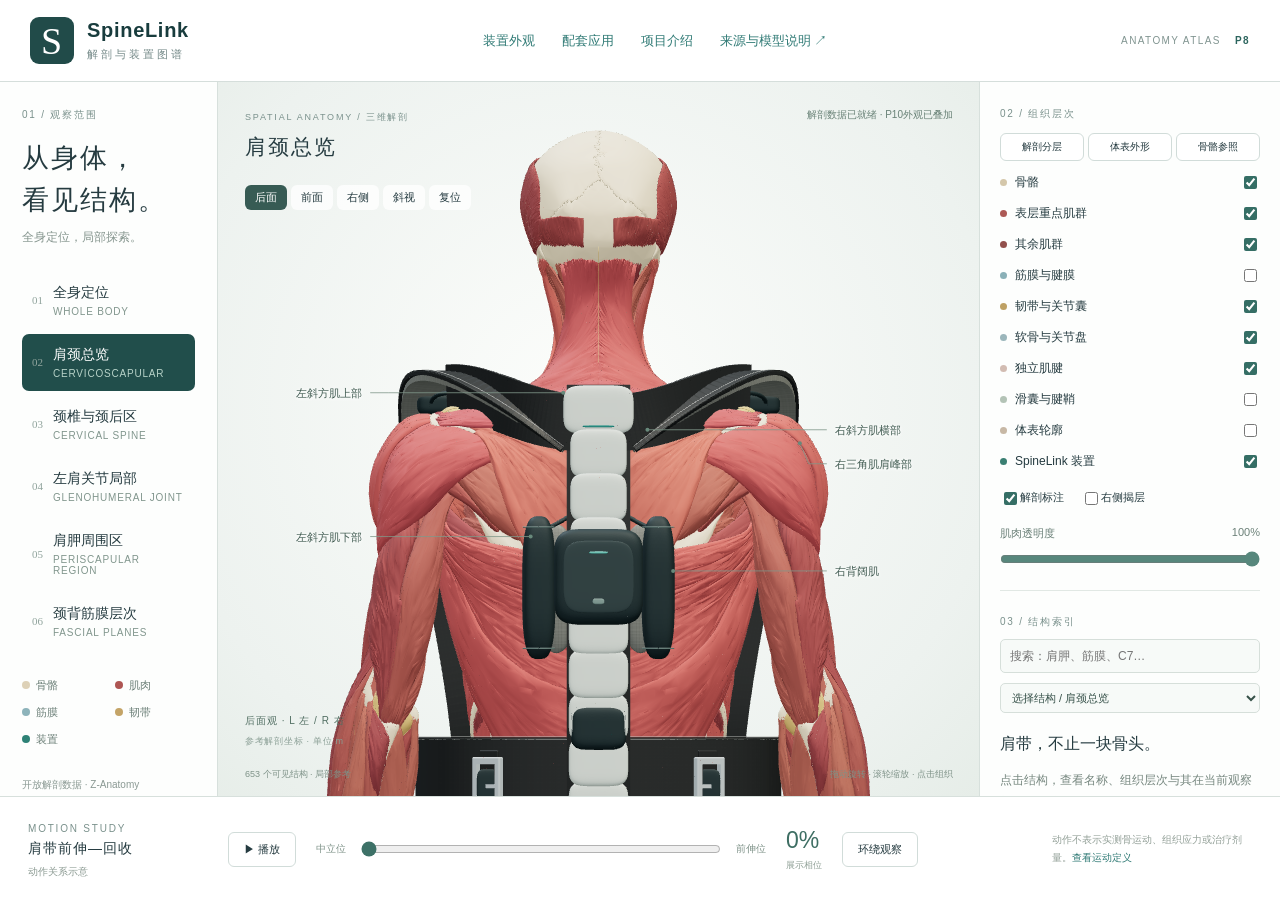
==== site/anatomy/index.html @ 51c99892 "[skip ci] Publish curated SpineLink exterior anatomy and activity demos" ====
<!doctype html>
<html lang="zh-CN">
<head><meta charset="utf-8"><meta name="viewport" content="width=device-width,initial-scale=1"><meta name="theme-color" content="#152f34"><link rel="icon" href="data:image/svg+xml,%3Csvg xmlns=%27http://www.w3.org/2000/svg%27/%3E"><title>SpineLink · 解剖与装置图谱</title><link rel="stylesheet" href="atlas.css"><script type="importmap">{"imports":{"three":"../vendor/three.module.js"}}</script></head>
<body>
<header class="top"><a class="brand" href="../mobile/index.html"><b>S<span>·</span></b><div>SpineLink<small>解剖与装置图谱</small></div></a><nav><a href="../index.html#exterior" target="_top">装置外观</a><a href="../mobile/index.html">配套应用</a><a href="../index.html#about" target="_top">项目介绍</a><a href="来源与模型说明.html">来源与模型说明 ↗</a></nav><span class="edition">ANATOMY ATLAS <b>P8</b></span></header>
<main class="workspace">
<aside class="regions"><div class="section-label">01 / 观察范围</div><h1>从身体，<br>看见结构。</h1><p class="quiet intro">全身定位，局部探索。</p><div id="regions"></div><div class="mini-legend"><span><i style="background:#ddd1b7"></i>骨骼</span><span><i style="background:#ae5653"></i>肌肉</span><span><i style="background:#8db3ba"></i>筋膜</span><span><i style="background:#c4a467"></i>韧带</span><span><i style="background:#2e8276"></i>装置</span></div><div class="source-note">开放解剖数据 · Z-Anatomy<br>CC BY-SA 4.0<br><a href="来源与模型说明.html">查看署名与改编记录</a></div></aside>
<section id="stage"><div class="stage-heading"><div><span class="section-label">SPATIAL ANATOMY / 三维解剖</span><h2 id="viewTitle">肩颈总览</h2></div><span id="loadState" role="status">正在准备解剖图谱…</span></div><div id="canvasHost"></div><div id="labels" aria-hidden="true"></div><div class="camera-tools" aria-label="视角"><button data-view="back" class="active">后面</button><button data-view="front">前面</button><button data-view="right">右侧</button><button data-view="oblique">斜视</button><button id="reset">复位</button></div><div class="orientation"><span id="orientationText">后面观 · R 右 / L 左</span><small>参考解剖坐标 · 单位 m</small></div><div class="stage-footer"><span id="meshCount">载入中</span><span>拖动旋转 · 滚轮缩放 · 点击组织</span></div><div id="error" role="alert" hidden></div></section>
<aside class="inspector"><div class="section-label">02 / 组织层次</div><div class="display-modes"><button data-mode="anatomy">解剖分层</button><button data-mode="surface">体表外形</button><button data-mode="skeleton">骨骼参照</button></div><div id="layers"></div><div class="inline-options"><label><input id="labelsOn" type="checkbox" checked>解剖标注</label><label><input id="compare" type="checkbox">右侧揭层</label></div><label class="range-label">肌肉透明度 <b id="opacityValue">100%</b><input id="opacity" type="range" min="15" max="100" value="100"></label><hr><div class="section-label">03 / 结构索引</div><input id="search" type="search" placeholder="搜索：肩胛、筋膜、C7…" aria-label="搜索解剖结构"><select id="structure" aria-label="选择解剖结构"><option value="">选择结构</option></select><div id="selection" class="selection"><h3>肩带，不止一块骨头。</h3><p>点击结构，查看名称、组织层次与其在当前观察部位中的关系。</p></div><div class="actions"><button id="focus">聚焦所选</button><button id="isolate">单独查看</button><button id="restore">恢复组织</button></div><hr><div id="regionInfo"></div><details><summary>装置位置与配准</summary><p>叠加P10锁定外观的80个曲面。以双侧锁骨上缘与肩带节点高度为参考进行名义位置调整；两套模型并非同一受试者测得，未做个体配准或接触验证。</p><label class="range-label">前后微调 / mm <input id="deviceY" type="range" min="-40" max="80" value="0"></label><label class="range-label">上下微调 / mm <input id="deviceZ" type="range" min="-60" max="60" value="0"></label><label class="range-label">整机比例 / % <input id="deviceScale" type="range" min="85" max="115" value="100"></label></details><button id="exportImage" class="export">保存当前示意图 PNG ↗</button></aside>
<section class="motion"><div class="motion-title"><span class="section-label">MOTION STUDY</span><strong>肩带前伸—回收</strong><small>动作关系示意</small></div><button id="play" aria-label="播放肩带动作">▶ 播放</button><label class="phase-label">中立位<input id="phase" type="range" min="0" max="100" value="0" aria-label="肩带动作相位">前伸位</label><div class="motion-readout"><b id="phaseValue">0%</b><small>展示相位</small></div><button id="turntable">环绕观察</button><p>动作不表示实测骨运动、组织应力或治疗剂量。<a href="来源与模型说明.html#motion">查看运动定义</a></p></section>
</main><script type="module" src="atlas.js"></script></body></html>
---- site/anatomy/atlas.css ----
@charset "utf-8";
:root{font-family:"Microsoft YaHei","PingFang SC",sans-serif;color:#253b40;background:#e9eeed;font-size:14px;font-synthesis:none}*{box-sizing:border-box}body{margin:0}a{color:#317b76;text-decoration:none}a:hover{text-decoration:underline}button,input,select{font:inherit}button{cursor:pointer;background:#fff;border:1px solid #d1dcd9;border-radius:6px;padding:8px 12px;color:inherit}button:hover{border-color:#6c9991;background:#edf5f1}button.active,button[aria-pressed=true]{background:#214e4b;color:#fff;border-color:#214e4b}button:disabled{opacity:.45;cursor:default}button:focus-visible,a:focus-visible,input:focus-visible,select:focus-visible{outline:3px solid #ce9b54;outline-offset:3px}.top{height:82px;padding:0 30px;background:#fff;display:flex;align-items:center;justify-content:space-between;border-bottom:1px solid #d5dedb;gap:20px}.brand{display:flex;gap:13px;align-items:center;color:#183c3d;font-size:20px;font-weight:600;letter-spacing:.7px}.brand>b{display:grid;place-items:center;background:#214b49;color:#fff;font:38px Georgia;border-radius:9px;width:44px;height:47px}.brand>b span{display:none}.brand small{display:block;font-size:11px;font-weight:400;letter-spacing:3px;color:#738887;margin-top:5px}.top nav{display:flex;gap:27px;font-size:13px}.edition{letter-spacing:1.4px;font-size:10px;color:#819591}.edition b{color:#2c655e;padding-left:10px}.workspace{display:grid;grid-template-columns:217px minmax(350px,1fr) 300px;grid-template-rows:minmax(540px,calc(100vh - 186px)) 104px;gap:1px;background:#d7e0dc}.regions,.inspector{background:#fdfefd;padding:25px 22px;overflow:auto}.section-label{font:10px/1.5 "Microsoft YaHei",sans-serif;letter-spacing:1.8px;color:#7a918c;text-transform:uppercase}.regions h1{font-size:27px;line-height:1.55;letter-spacing:2px;font-weight:500;margin:16px 0 7px}.quiet{color:#85958e}.intro{font-size:12px;margin:0 0 26px}.region-button{border:0;border-radius:7px;text-align:left;display:flex;gap:10px;align-items:center;width:100%;padding:12px 10px;margin:5px 0;background:transparent}.region-button span{font:11px Georgia;color:#91a49d}.region-button b{font-weight:500;display:block}.region-button small{display:block;font-size:10px;letter-spacing:.8px;color:#81968d;margin-top:4px}.region-button.active small{color:#b7d2c8}.mini-legend{display:grid;grid-template-columns:1fr 1fr;gap:12px;font-size:11px;margin:28px 0;color:#6b7f77}.mini-legend i{display:inline-block;width:8px;height:8px;border-radius:50%;margin-right:6px}.source-note{font-size:10px;line-height:1.9;color:#8a9993}.source-note a{color:#6d8981}.inspector{padding:24px 20px;scrollbar-width:thin}.layer-row{display:flex;align-items:center;justify-content:space-between;margin-top:12px;font-size:12px}.layer-row input{accent-color:#356e65}.layer-row span{display:flex;align-items:center;gap:8px}.layer-row i{height:7px;width:7px;border-radius:50%}.layer-row small{font-size:10px;color:#8d9d96}.inline-options{display:flex;gap:17px;font-size:11px;margin:18px 0}.inline-options input{vertical-align:middle;accent-color:#356e65}.range-label{display:block;font-size:11px;color:#6b8078;margin:12px 0}.range-label b{float:right;font-weight:400}.range-label input{display:block;width:100%;accent-color:#57877c;margin:10px 0}hr{border:0;border-top:1px solid #e1e8e4;margin:23px 0}#search,#structure{width:100%;border:1px solid #d6dfda;border-radius:5px;background:#f7faf8;font-size:12px;padding:9px;margin:10px 0 0;color:#365149}#structure{padding:7px;font-size:11px}.selection h3,#regionInfo h3{font-size:16px;font-weight:500;line-height:1.6;margin:18px 0 5px}.selection p,#regionInfo p,details p{font-size:12px;line-height:1.9;color:#76877f}.selection .latin{font:italic 12px/1.5 Georgia;color:#8b9790;overflow-wrap:anywhere}.selection .badge{display:inline-block;border:1px solid #dbe3de;padding:3px 7px;font-size:10px;color:#6d8880;margin-top:8px}.actions{display:flex;flex-wrap:wrap;gap:6px}.actions button{font-size:11px;padding:6px 9px}details{font-size:11px;color:#627970;margin:20px 0;line-height:1.8}summary{cursor:pointer}.export{width:100%;background:#edf4ef;border:0;color:#426d60;font-size:11px}#stage{position:relative;background:radial-gradient(ellipse at 48% 45%,#fcfdfb 0,#edf2ef 75%,#e6ede8 100%);overflow:hidden;min-height:0}#canvasHost{position:absolute;inset:0}canvas{display:block;touch-action:none;width:100%;height:100%}.stage-heading{position:absolute;top:25px;left:27px;right:26px;display:flex;justify-content:space-between;align-items:start;pointer-events:none;z-index:2}.stage-heading h2{font-size:21px;font-weight:400;letter-spacing:2px;margin:8px 0}.stage-heading .section-label{font-size:9px}.stage-heading #loadState{font-size:10px;color:#698277;text-align:right;max-width:190px;line-height:1.6}.camera-tools{position:absolute;top:103px;left:27px;display:flex;gap:4px;z-index:3}.camera-tools button{padding:5px 10px;font-size:11px;border:0;background:#ffffffbd}.camera-tools button.active{background:#375b54;color:#fff}.orientation{position:absolute;bottom:48px;left:27px;pointer-events:none;font-size:10px;color:#526f63;letter-spacing:1px}.orientation small{display:block;margin-top:7px;color:#8ca097;font-size:9px;letter-spacing:.7px}.stage-footer{position:absolute;bottom:15px;left:27px;right:26px;display:flex;justify-content:space-between;font-size:9px;color:#7e9288;gap:12px;pointer-events:none}#labels{position:absolute;inset:0;pointer-events:none;z-index:1}.anatomy-label{position:absolute;display:flex;align-items:center;gap:8px;font-size:11px;color:#405b51;white-space:nowrap;transform:translateY(-50%);text-shadow:0 1px 3px #fff,0 0 5px #fff}.anatomy-label i{width:37px;height:1px;background:#98aba2;position:relative}.anatomy-label i:before{content:"";width:4px;height:4px;position:absolute;left:-2px;top:-1.5px;border-radius:50%;background:#68897b}.anatomy-label.left{flex-direction:row-reverse;transform:translate(-100%,-50%)}.anatomy-label.left i:before{left:auto;right:-2px}.anatomy-label small{font-size:9px;color:#899b91;display:block;margin-top:3px;letter-spacing:.3px}.motion{grid-column:1/-1;background:#fff;display:flex;align-items:center;gap:20px;padding:18px 28px}.motion-title{min-width:180px}.motion-title strong{font-size:14px;font-weight:500;display:block;letter-spacing:1px;margin:4px 0}.motion-title small{font-size:10px;color:#8c9b93}.motion button{font-size:11px;padding:9px 15px}.phase-label{display:flex;align-items:center;gap:13px;font-size:10px;color:#7e9288;flex:1;min-width:180px;max-width:450px;white-space:nowrap}.phase-label input{width:100%;accent-color:#3d7167}.motion-readout b{font-size:23px;font-weight:400;color:#3e6e63;font-variant-numeric:tabular-nums}.motion-readout small{display:block;color:#8d9e94;font-size:9px;white-space:nowrap;margin-top:5px}.motion p{font-size:10px;line-height:1.8;color:#93a098;width:200px;margin-left:auto}#error{position:absolute;inset:35%;font-size:14px;background:white;padding:25px;z-index:4}body.capture .top,body.capture .regions,body.capture .inspector,body.capture .motion,body.capture .camera-tools{display:none}body.capture .workspace{display:block;height:100vh}body.capture #stage{width:100%;height:100vh}
@media(min-width:1650px){.workspace{grid-template-columns:250px minmax(600px,1fr) 330px}.regions,.inspector{padding:30px}.motion{gap:30px}}@media(max-width:1100px){.workspace{grid-template-columns:175px minmax(300px,1fr) 265px}.regions{padding:22px 15px}.regions h1{font-size:23px}.inspector{padding:22px 16px}.top{padding:0 20px}.motion{gap:12px;padding:18px}.motion-title{min-width:150px}.motion p{display:none}.stage-heading{left:20px;right:20px}.camera-tools{left:20px}.stage-heading #loadState{max-width:120px}}@media(max-width:800px){.top{height:auto;min-height:75px;padding:15px 18px;gap:14px;flex-wrap:wrap}.brand{font-size:18px}.brand>b{height:38px;width:36px;font-size:29px}.top nav{font-size:11px;gap:15px}.edition{display:none}.workspace{display:flex;flex-direction:column;background:#eff3ef}.regions{padding:16px 14px;order:0;overflow:visible}.regions h1,.regions .intro,.mini-legend,.source-note,.regions>.section-label{display:none}#regions{display:flex;gap:5px;overflow:auto}.region-button{flex-shrink:0;width:auto;margin:0;padding:9px}.region-button>span,.region-button small{display:none}.region-button b{font-size:12px}#stage{order:1;height:65vh;min-height:490px;width:100%}.motion{order:2;flex-wrap:wrap;padding:16px;gap:15px}.motion-title{width:100%;min-width:0;display:flex;align-items:center;gap:12px}.motion-title .section-label{display:none}.motion-title strong{font-size:13px}.phase-label{min-width:130px;flex:1}.motion-readout{display:none}.motion button{padding:8px 10px}.inspector{order:3;overflow:visible;display:block;padding:22px}#layers{display:grid;grid-template-columns:1fr 1fr;gap:0 25px}.stage-heading{top:20px}.stage-heading h2{font-size:18px}.camera-tools{top:89px}.anatomy-label{font-size:10px}.anatomy-label small{display:none}.anatomy-label i{width:20px}.stage-footer{font-size:9px;left:16px;right:16px}.orientation{left:16px}.stage-heading #loadState{font-size:9px;max-width:125px}}

.display-modes{display:flex;gap:4px;margin-top:12px}.display-modes button{font-size:10px;padding:6px 7px;flex:1;white-space:nowrap}.anatomy-label>i{display:none}.anatomy-label small{display:none}.anatomy-label{max-width:190px;font-size:11px}.anatomy-label.left{padding-right:8px}.anatomy-label:not(.left){padding-left:8px}@media(max-width:800px){.anatomy-label{font-size:9px;max-width:115px}.display-modes{max-width:350px}}

.anatomy-label>span{white-space:normal}.anatomy-label.left{text-align:right}@media(max-width:800px){.anatomy-label{max-width:95px;line-height:1.4}}
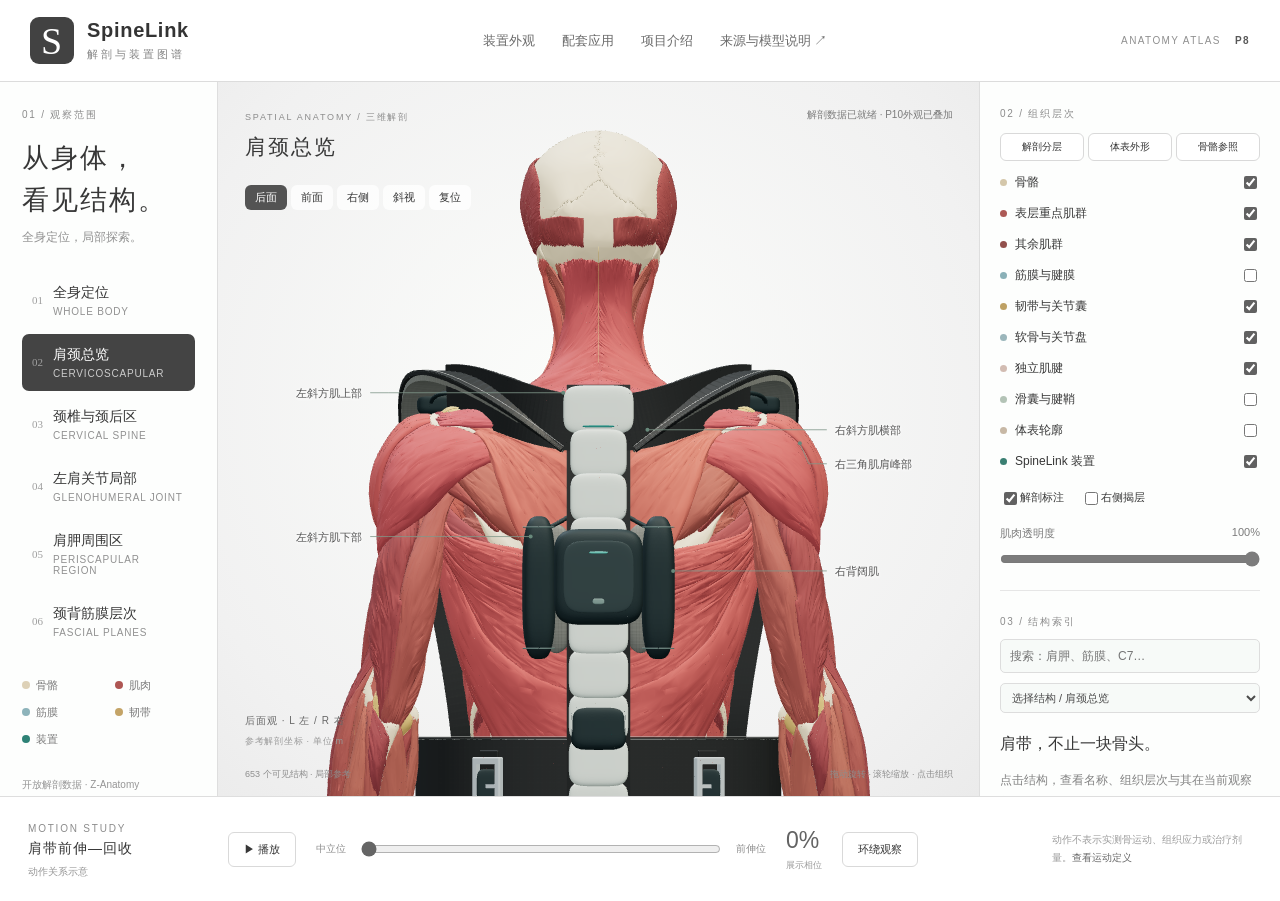
==== commit 604822ef: "Version public assets so the monochrome update bypasses old browser caches" ====
--- a/site/anatomy/index.html
+++ b/site/anatomy/index.html
@@ -1,6 +1,6 @@
 <!doctype html>
 <html lang="zh-CN">
-<head><meta charset="utf-8"><meta name="viewport" content="width=device-width,initial-scale=1"><meta name="theme-color" content="#152f34"><link rel="icon" href="data:image/svg+xml,%3Csvg xmlns=%27http://www.w3.org/2000/svg%27/%3E"><title>SpineLink · 解剖与装置图谱</title><link rel="stylesheet" href="atlas.css"><script type="importmap">{"imports":{"three":"../vendor/three.module.js"}}</script></head>
+<head><meta charset="utf-8"><meta name="viewport" content="width=device-width,initial-scale=1"><meta name="theme-color" content="#152f34"><link rel="icon" href="data:image/svg+xml,%3Csvg xmlns=%27http://www.w3.org/2000/svg%27/%3E"><title>SpineLink · 解剖与装置图谱</title><link rel="stylesheet" href="atlas.css?v=20261109.2"><script type="importmap">{"imports":{"three":"../vendor/three.module.js"}}</script></head>
 <body>
 <header class="top"><a class="brand" href="../mobile/index.html"><b>S<span>·</span></b><div>SpineLink<small>解剖与装置图谱</small></div></a><nav><a href="../index.html#exterior" target="_top">装置外观</a><a href="../mobile/index.html">配套应用</a><a href="../index.html#about" target="_top">项目介绍</a><a href="来源与模型说明.html">来源与模型说明 ↗</a></nav><span class="edition">ANATOMY ATLAS <b>P8</b></span></header>
 <main class="workspace">
@@ -8,5 +8,5 @@
 <section id="stage"><div class="stage-heading"><div><span class="section-label">SPATIAL ANATOMY / 三维解剖</span><h2 id="viewTitle">肩颈总览</h2></div><span id="loadState" role="status">正在准备解剖图谱…</span></div><div id="canvasHost"></div><div id="labels" aria-hidden="true"></div><div class="camera-tools" aria-label="视角"><button data-view="back" class="active">后面</button><button data-view="front">前面</button><button data-view="right">右侧</button><button data-view="oblique">斜视</button><button id="reset">复位</button></div><div class="orientation"><span id="orientationText">后面观 · R 右 / L 左</span><small>参考解剖坐标 · 单位 m</small></div><div class="stage-footer"><span id="meshCount">载入中</span><span>拖动旋转 · 滚轮缩放 · 点击组织</span></div><div id="error" role="alert" hidden></div></section>
 <aside class="inspector"><div class="section-label">02 / 组织层次</div><div class="display-modes"><button data-mode="anatomy">解剖分层</button><button data-mode="surface">体表外形</button><button data-mode="skeleton">骨骼参照</button></div><div id="layers"></div><div class="inline-options"><label><input id="labelsOn" type="checkbox" checked>解剖标注</label><label><input id="compare" type="checkbox">右侧揭层</label></div><label class="range-label">肌肉透明度 <b id="opacityValue">100%</b><input id="opacity" type="range" min="15" max="100" value="100"></label><hr><div class="section-label">03 / 结构索引</div><input id="search" type="search" placeholder="搜索：肩胛、筋膜、C7…" aria-label="搜索解剖结构"><select id="structure" aria-label="选择解剖结构"><option value="">选择结构</option></select><div id="selection" class="selection"><h3>肩带，不止一块骨头。</h3><p>点击结构，查看名称、组织层次与其在当前观察部位中的关系。</p></div><div class="actions"><button id="focus">聚焦所选</button><button id="isolate">单独查看</button><button id="restore">恢复组织</button></div><hr><div id="regionInfo"></div><details><summary>装置位置与配准</summary><p>叠加P10锁定外观的80个曲面。以双侧锁骨上缘与肩带节点高度为参考进行名义位置调整；两套模型并非同一受试者测得，未做个体配准或接触验证。</p><label class="range-label">前后微调 / mm <input id="deviceY" type="range" min="-40" max="80" value="0"></label><label class="range-label">上下微调 / mm <input id="deviceZ" type="range" min="-60" max="60" value="0"></label><label class="range-label">整机比例 / % <input id="deviceScale" type="range" min="85" max="115" value="100"></label></details><button id="exportImage" class="export">保存当前示意图 PNG ↗</button></aside>
 <section class="motion"><div class="motion-title"><span class="section-label">MOTION STUDY</span><strong>肩带前伸—回收</strong><small>动作关系示意</small></div><button id="play" aria-label="播放肩带动作">▶ 播放</button><label class="phase-label">中立位<input id="phase" type="range" min="0" max="100" value="0" aria-label="肩带动作相位">前伸位</label><div class="motion-readout"><b id="phaseValue">0%</b><small>展示相位</small></div><button id="turntable">环绕观察</button><p>动作不表示实测骨运动、组织应力或治疗剂量。<a href="来源与模型说明.html#motion">查看运动定义</a></p></section>
-</main><script type="module" src="atlas.js"></script></body></html>
+</main><script type="module" src="atlas.js?v=20261109.2"></script></body></html>
 
--- a/site/anatomy/atlas.css
+++ b/site/anatomy/atlas.css
@@ -1,6 +1,6 @@
 @charset "utf-8";
-:root{font-family:"Microsoft YaHei","PingFang SC",sans-serif;color:#253b40;background:#e9eeed;font-size:14px;font-synthesis:none}*{box-sizing:border-box}body{margin:0}a{color:#317b76;text-decoration:none}a:hover{text-decoration:underline}button,input,select{font:inherit}button{cursor:pointer;background:#fff;border:1px solid #d1dcd9;border-radius:6px;padding:8px 12px;color:inherit}button:hover{border-color:#6c9991;background:#edf5f1}button.active,button[aria-pressed=true]{background:#214e4b;color:#fff;border-color:#214e4b}button:disabled{opacity:.45;cursor:default}button:focus-visible,a:focus-visible,input:focus-visible,select:focus-visible{outline:3px solid #ce9b54;outline-offset:3px}.top{height:82px;padding:0 30px;background:#fff;display:flex;align-items:center;justify-content:space-between;border-bottom:1px solid #d5dedb;gap:20px}.brand{display:flex;gap:13px;align-items:center;color:#183c3d;font-size:20px;font-weight:600;letter-spacing:.7px}.brand>b{display:grid;place-items:center;background:#214b49;color:#fff;font:38px Georgia;border-radius:9px;width:44px;height:47px}.brand>b span{display:none}.brand small{display:block;font-size:11px;font-weight:400;letter-spacing:3px;color:#738887;margin-top:5px}.top nav{display:flex;gap:27px;font-size:13px}.edition{letter-spacing:1.4px;font-size:10px;color:#819591}.edition b{color:#2c655e;padding-left:10px}.workspace{display:grid;grid-template-columns:217px minmax(350px,1fr) 300px;grid-template-rows:minmax(540px,calc(100vh - 186px)) 104px;gap:1px;background:#d7e0dc}.regions,.inspector{background:#fdfefd;padding:25px 22px;overflow:auto}.section-label{font:10px/1.5 "Microsoft YaHei",sans-serif;letter-spacing:1.8px;color:#7a918c;text-transform:uppercase}.regions h1{font-size:27px;line-height:1.55;letter-spacing:2px;font-weight:500;margin:16px 0 7px}.quiet{color:#85958e}.intro{font-size:12px;margin:0 0 26px}.region-button{border:0;border-radius:7px;text-align:left;display:flex;gap:10px;align-items:center;width:100%;padding:12px 10px;margin:5px 0;background:transparent}.region-button span{font:11px Georgia;color:#91a49d}.region-button b{font-weight:500;display:block}.region-button small{display:block;font-size:10px;letter-spacing:.8px;color:#81968d;margin-top:4px}.region-button.active small{color:#b7d2c8}.mini-legend{display:grid;grid-template-columns:1fr 1fr;gap:12px;font-size:11px;margin:28px 0;color:#6b7f77}.mini-legend i{display:inline-block;width:8px;height:8px;border-radius:50%;margin-right:6px}.source-note{font-size:10px;line-height:1.9;color:#8a9993}.source-note a{color:#6d8981}.inspector{padding:24px 20px;scrollbar-width:thin}.layer-row{display:flex;align-items:center;justify-content:space-between;margin-top:12px;font-size:12px}.layer-row input{accent-color:#356e65}.layer-row span{display:flex;align-items:center;gap:8px}.layer-row i{height:7px;width:7px;border-radius:50%}.layer-row small{font-size:10px;color:#8d9d96}.inline-options{display:flex;gap:17px;font-size:11px;margin:18px 0}.inline-options input{vertical-align:middle;accent-color:#356e65}.range-label{display:block;font-size:11px;color:#6b8078;margin:12px 0}.range-label b{float:right;font-weight:400}.range-label input{display:block;width:100%;accent-color:#57877c;margin:10px 0}hr{border:0;border-top:1px solid #e1e8e4;margin:23px 0}#search,#structure{width:100%;border:1px solid #d6dfda;border-radius:5px;background:#f7faf8;font-size:12px;padding:9px;margin:10px 0 0;color:#365149}#structure{padding:7px;font-size:11px}.selection h3,#regionInfo h3{font-size:16px;font-weight:500;line-height:1.6;margin:18px 0 5px}.selection p,#regionInfo p,details p{font-size:12px;line-height:1.9;color:#76877f}.selection .latin{font:italic 12px/1.5 Georgia;color:#8b9790;overflow-wrap:anywhere}.selection .badge{display:inline-block;border:1px solid #dbe3de;padding:3px 7px;font-size:10px;color:#6d8880;margin-top:8px}.actions{display:flex;flex-wrap:wrap;gap:6px}.actions button{font-size:11px;padding:6px 9px}details{font-size:11px;color:#627970;margin:20px 0;line-height:1.8}summary{cursor:pointer}.export{width:100%;background:#edf4ef;border:0;color:#426d60;font-size:11px}#stage{position:relative;background:radial-gradient(ellipse at 48% 45%,#fcfdfb 0,#edf2ef 75%,#e6ede8 100%);overflow:hidden;min-height:0}#canvasHost{position:absolute;inset:0}canvas{display:block;touch-action:none;width:100%;height:100%}.stage-heading{position:absolute;top:25px;left:27px;right:26px;display:flex;justify-content:space-between;align-items:start;pointer-events:none;z-index:2}.stage-heading h2{font-size:21px;font-weight:400;letter-spacing:2px;margin:8px 0}.stage-heading .section-label{font-size:9px}.stage-heading #loadState{font-size:10px;color:#698277;text-align:right;max-width:190px;line-height:1.6}.camera-tools{position:absolute;top:103px;left:27px;display:flex;gap:4px;z-index:3}.camera-tools button{padding:5px 10px;font-size:11px;border:0;background:#ffffffbd}.camera-tools button.active{background:#375b54;color:#fff}.orientation{position:absolute;bottom:48px;left:27px;pointer-events:none;font-size:10px;color:#526f63;letter-spacing:1px}.orientation small{display:block;margin-top:7px;color:#8ca097;font-size:9px;letter-spacing:.7px}.stage-footer{position:absolute;bottom:15px;left:27px;right:26px;display:flex;justify-content:space-between;font-size:9px;color:#7e9288;gap:12px;pointer-events:none}#labels{position:absolute;inset:0;pointer-events:none;z-index:1}.anatomy-label{position:absolute;display:flex;align-items:center;gap:8px;font-size:11px;color:#405b51;white-space:nowrap;transform:translateY(-50%);text-shadow:0 1px 3px #fff,0 0 5px #fff}.anatomy-label i{width:37px;height:1px;background:#98aba2;position:relative}.anatomy-label i:before{content:"";width:4px;height:4px;position:absolute;left:-2px;top:-1.5px;border-radius:50%;background:#68897b}.anatomy-label.left{flex-direction:row-reverse;transform:translate(-100%,-50%)}.anatomy-label.left i:before{left:auto;right:-2px}.anatomy-label small{font-size:9px;color:#899b91;display:block;margin-top:3px;letter-spacing:.3px}.motion{grid-column:1/-1;background:#fff;display:flex;align-items:center;gap:20px;padding:18px 28px}.motion-title{min-width:180px}.motion-title strong{font-size:14px;font-weight:500;display:block;letter-spacing:1px;margin:4px 0}.motion-title small{font-size:10px;color:#8c9b93}.motion button{font-size:11px;padding:9px 15px}.phase-label{display:flex;align-items:center;gap:13px;font-size:10px;color:#7e9288;flex:1;min-width:180px;max-width:450px;white-space:nowrap}.phase-label input{width:100%;accent-color:#3d7167}.motion-readout b{font-size:23px;font-weight:400;color:#3e6e63;font-variant-numeric:tabular-nums}.motion-readout small{display:block;color:#8d9e94;font-size:9px;white-space:nowrap;margin-top:5px}.motion p{font-size:10px;line-height:1.8;color:#93a098;width:200px;margin-left:auto}#error{position:absolute;inset:35%;font-size:14px;background:white;padding:25px;z-index:4}body.capture .top,body.capture .regions,body.capture .inspector,body.capture .motion,body.capture .camera-tools{display:none}body.capture .workspace{display:block;height:100vh}body.capture #stage{width:100%;height:100vh}
-@media(min-width:1650px){.workspace{grid-template-columns:250px minmax(600px,1fr) 330px}.regions,.inspector{padding:30px}.motion{gap:30px}}@media(max-width:1100px){.workspace{grid-template-columns:175px minmax(300px,1fr) 265px}.regions{padding:22px 15px}.regions h1{font-size:23px}.inspector{padding:22px 16px}.top{padding:0 20px}.motion{gap:12px;padding:18px}.motion-title{min-width:150px}.motion p{display:none}.stage-heading{left:20px;right:20px}.camera-tools{left:20px}.stage-heading #loadState{max-width:120px}}@media(max-width:800px){.top{height:auto;min-height:75px;padding:15px 18px;gap:14px;flex-wrap:wrap}.brand{font-size:18px}.brand>b{height:38px;width:36px;font-size:29px}.top nav{font-size:11px;gap:15px}.edition{display:none}.workspace{display:flex;flex-direction:column;background:#eff3ef}.regions{padding:16px 14px;order:0;overflow:visible}.regions h1,.regions .intro,.mini-legend,.source-note,.regions>.section-label{display:none}#regions{display:flex;gap:5px;overflow:auto}.region-button{flex-shrink:0;width:auto;margin:0;padding:9px}.region-button>span,.region-button small{display:none}.region-button b{font-size:12px}#stage{order:1;height:65vh;min-height:490px;width:100%}.motion{order:2;flex-wrap:wrap;padding:16px;gap:15px}.motion-title{width:100%;min-width:0;display:flex;align-items:center;gap:12px}.motion-title .section-label{display:none}.motion-title strong{font-size:13px}.phase-label{min-width:130px;flex:1}.motion-readout{display:none}.motion button{padding:8px 10px}.inspector{order:3;overflow:visible;display:block;padding:22px}#layers{display:grid;grid-template-columns:1fr 1fr;gap:0 25px}.stage-heading{top:20px}.stage-heading h2{font-size:18px}.camera-tools{top:89px}.anatomy-label{font-size:10px}.anatomy-label small{display:none}.anatomy-label i{width:20px}.stage-footer{font-size:9px;left:16px;right:16px}.orientation{left:16px}.stage-heading #loadState{font-size:9px;max-width:125px}}
+:root{font-family:"Microsoft YaHei","PingFang SC",sans-serif;color:#373737;background:#ededed;font-size:14px;font-synthesis:none}*{box-sizing:border-box}body{margin:0}a{color:#6b6b6b;text-decoration:none}a:hover{text-decoration:underline}button,input,select{font:inherit}button{cursor:pointer;background:#ffffff;border:1px solid #d9d9d9;border-radius:6px;padding:8px 12px;color:inherit}button:hover{border-color:#8f8f8f;background:#f3f3f3}button.active,button[aria-pressed=true]{background:#444444;color:#ffffff;border-color:#444444}button:disabled{opacity:.45;cursor:default}button:focus-visible,a:focus-visible,input:focus-visible,select:focus-visible{outline:3px solid #a1a1a1;outline-offset:3px}.top{height:82px;padding:0 30px;background:#ffffff;display:flex;align-items:center;justify-content:space-between;border-bottom:1px solid #dcdcdc;gap:20px}.brand{display:flex;gap:13px;align-items:center;color:#343434;font-size:20px;font-weight:600;letter-spacing:.7px}.brand>b{display:grid;place-items:center;background:#424242;color:#ffffff;font:38px Georgia;border-radius:9px;width:44px;height:47px}.brand>b span{display:none}.brand small{display:block;font-size:11px;font-weight:400;letter-spacing:3px;color:#838383;margin-top:5px}.top nav{display:flex;gap:27px;font-size:13px}.edition{letter-spacing:1.4px;font-size:10px;color:#909090}.edition b{color:#585858;padding-left:10px}.workspace{display:grid;grid-template-columns:217px minmax(350px,1fr) 300px;grid-template-rows:minmax(540px,calc(100vh - 186px)) 104px;gap:1px;background:#dedede}.regions,.inspector{background:#fdfefd;padding:25px 22px;overflow:auto}.section-label{font:10px/1.5 "Microsoft YaHei",sans-serif;letter-spacing:1.8px;color:#8c8c8c;text-transform:uppercase}.regions h1{font-size:27px;line-height:1.55;letter-spacing:2px;font-weight:500;margin:16px 0 7px}.quiet{color:#919191}.intro{font-size:12px;margin:0 0 26px}.region-button{border:0;border-radius:7px;text-align:left;display:flex;gap:10px;align-items:center;width:100%;padding:12px 10px;margin:5px 0;background:transparent}.region-button span{font:11px Georgia;color:#9f9f9f}.region-button b{font-weight:500;display:block}.region-button small{display:block;font-size:10px;letter-spacing:.8px;color:#919191;margin-top:4px}.region-button.active small{color:#cccccc}.mini-legend{display:grid;grid-template-columns:1fr 1fr;gap:12px;font-size:11px;margin:28px 0;color:#7a7a7a}.mini-legend i{display:inline-block;width:8px;height:8px;border-radius:50%;margin-right:6px}.source-note{font-size:10px;line-height:1.9;color:#959595}.source-note a{color:#828282}.inspector{padding:24px 20px;scrollbar-width:thin}.layer-row{display:flex;align-items:center;justify-content:space-between;margin-top:12px;font-size:12px}.layer-row input{accent-color:#616161}.layer-row span{display:flex;align-items:center;gap:8px}.layer-row i{height:7px;width:7px;border-radius:50%}.layer-row small{font-size:10px;color:#999999}.inline-options{display:flex;gap:17px;font-size:11px;margin:18px 0}.inline-options input{vertical-align:middle;accent-color:#616161}.range-label{display:block;font-size:11px;color:#7b7b7b;margin:12px 0}.range-label b{float:right;font-weight:400}.range-label input{display:block;width:100%;accent-color:#7c7c7c;margin:10px 0}hr{border:0;border-top:1px solid #e6e6e6;margin:23px 0}#search,#structure{width:100%;border:1px solid #dddddd;border-radius:5px;background:#f7faf8;font-size:12px;padding:9px;margin:10px 0 0;color:#4b4b4b}#structure{padding:7px;font-size:11px}.selection h3,#regionInfo h3{font-size:16px;font-weight:500;line-height:1.6;margin:18px 0 5px}.selection p,#regionInfo p,details p{font-size:12px;line-height:1.9;color:#838383}.selection .latin{font:italic 12px/1.5 Georgia;color:#949494;overflow-wrap:anywhere}.selection .badge{display:inline-block;border:1px solid #e1e1e1;padding:3px 7px;font-size:10px;color:#828282;margin-top:8px}.actions{display:flex;flex-wrap:wrap;gap:6px}.actions button{font-size:11px;padding:6px 9px}details{font-size:11px;color:#737373;margin:20px 0;line-height:1.8}summary{cursor:pointer}.export{width:100%;background:#f2f2f2;border:0;color:#636363;font-size:11px}#stage{position:relative;background:radial-gradient(ellipse at 48% 45%,#fcfdfb 0,#f1f1f1 75%,#ebebeb 100%);overflow:hidden;min-height:0}#canvasHost{position:absolute;inset:0}canvas{display:block;touch-action:none;width:100%;height:100%}.stage-heading{position:absolute;top:25px;left:27px;right:26px;display:flex;justify-content:space-between;align-items:start;pointer-events:none;z-index:2}.stage-heading h2{font-size:21px;font-weight:400;letter-spacing:2px;margin:8px 0}.stage-heading .section-label{font-size:9px}.stage-heading #loadState{font-size:10px;color:#7c7c7c;text-align:right;max-width:190px;line-height:1.6}.camera-tools{position:absolute;top:103px;left:27px;display:flex;gap:4px;z-index:3}.camera-tools button{padding:5px 10px;font-size:11px;border:0;background:#ffffffbd}.camera-tools button.active{background:#535353;color:#ffffff}.orientation{position:absolute;bottom:48px;left:27px;pointer-events:none;font-size:10px;color:#686868;letter-spacing:1px}.orientation small{display:block;margin-top:7px;color:#9b9b9b;font-size:9px;letter-spacing:.7px}.stage-footer{position:absolute;bottom:15px;left:27px;right:26px;display:flex;justify-content:space-between;font-size:9px;color:#8d8d8d;gap:12px;pointer-events:none}#labels{position:absolute;inset:0;pointer-events:none;z-index:1}.anatomy-label{position:absolute;display:flex;align-items:center;gap:8px;font-size:11px;color:#555555;white-space:nowrap;transform:translateY(-50%);text-shadow:0 1px 3px #ffffff,0 0 5px #ffffff}.anatomy-label i{width:37px;height:1px;background:#a6a6a6;position:relative}.anatomy-label i:before{content:"";width:4px;height:4px;position:absolute;left:-2px;top:-1.5px;border-radius:50%;background:#818181}.anatomy-label.left{flex-direction:row-reverse;transform:translate(-100%,-50%)}.anatomy-label.left i:before{left:auto;right:-2px}.anatomy-label small{font-size:9px;color:#969696;display:block;margin-top:3px;letter-spacing:.3px}.motion{grid-column:1/-1;background:#ffffff;display:flex;align-items:center;gap:20px;padding:18px 28px}.motion-title{min-width:180px}.motion-title strong{font-size:14px;font-weight:500;display:block;letter-spacing:1px;margin:4px 0}.motion-title small{font-size:10px;color:#979797}.motion button{font-size:11px;padding:9px 15px}.phase-label{display:flex;align-items:center;gap:13px;font-size:10px;color:#8d8d8d;flex:1;min-width:180px;max-width:450px;white-space:nowrap}.phase-label input{width:100%;accent-color:#656565}.motion-readout b{font-size:23px;font-weight:400;color:#636363;font-variant-numeric:tabular-nums}.motion-readout small{display:block;color:#9a9a9a;font-size:9px;white-space:nowrap;margin-top:5px}.motion p{font-size:10px;line-height:1.8;color:#9d9d9d;width:200px;margin-left:auto}#error{position:absolute;inset:35%;font-size:14px;background:white;padding:25px;z-index:4}body.capture .top,body.capture .regions,body.capture .inspector,body.capture .motion,body.capture .camera-tools{display:none}body.capture .workspace{display:block;height:100vh}body.capture #stage{width:100%;height:100vh}
+@media(min-width:1650px){.workspace{grid-template-columns:250px minmax(600px,1fr) 330px}.regions,.inspector{padding:30px}.motion{gap:30px}}@media(max-width:1100px){.workspace{grid-template-columns:175px minmax(300px,1fr) 265px}.regions{padding:22px 15px}.regions h1{font-size:23px}.inspector{padding:22px 16px}.top{padding:0 20px}.motion{gap:12px;padding:18px}.motion-title{min-width:150px}.motion p{display:none}.stage-heading{left:20px;right:20px}.camera-tools{left:20px}.stage-heading #loadState{max-width:120px}}@media(max-width:800px){.top{height:auto;min-height:75px;padding:15px 18px;gap:14px;flex-wrap:wrap}.brand{font-size:18px}.brand>b{height:38px;width:36px;font-size:29px}.top nav{font-size:11px;gap:15px}.edition{display:none}.workspace{display:flex;flex-direction:column;background:#f2f2f2}.regions{padding:16px 14px;order:0;overflow:visible}.regions h1,.regions .intro,.mini-legend,.source-note,.regions>.section-label{display:none}#regions{display:flex;gap:5px;overflow:auto}.region-button{flex-shrink:0;width:auto;margin:0;padding:9px}.region-button>span,.region-button small{display:none}.region-button b{font-size:12px}#stage{order:1;height:65vh;min-height:490px;width:100%}.motion{order:2;flex-wrap:wrap;padding:16px;gap:15px}.motion-title{width:100%;min-width:0;display:flex;align-items:center;gap:12px}.motion-title .section-label{display:none}.motion-title strong{font-size:13px}.phase-label{min-width:130px;flex:1}.motion-readout{display:none}.motion button{padding:8px 10px}.inspector{order:3;overflow:visible;display:block;padding:22px}#layers{display:grid;grid-template-columns:1fr 1fr;gap:0 25px}.stage-heading{top:20px}.stage-heading h2{font-size:18px}.camera-tools{top:89px}.anatomy-label{font-size:10px}.anatomy-label small{display:none}.anatomy-label i{width:20px}.stage-footer{font-size:9px;left:16px;right:16px}.orientation{left:16px}.stage-heading #loadState{font-size:9px;max-width:125px}}
 
 .display-modes{display:flex;gap:4px;margin-top:12px}.display-modes button{font-size:10px;padding:6px 7px;flex:1;white-space:nowrap}.anatomy-label>i{display:none}.anatomy-label small{display:none}.anatomy-label{max-width:190px;font-size:11px}.anatomy-label.left{padding-right:8px}.anatomy-label:not(.left){padding-left:8px}@media(max-width:800px){.anatomy-label{font-size:9px;max-width:115px}.display-modes{max-width:350px}}
 
